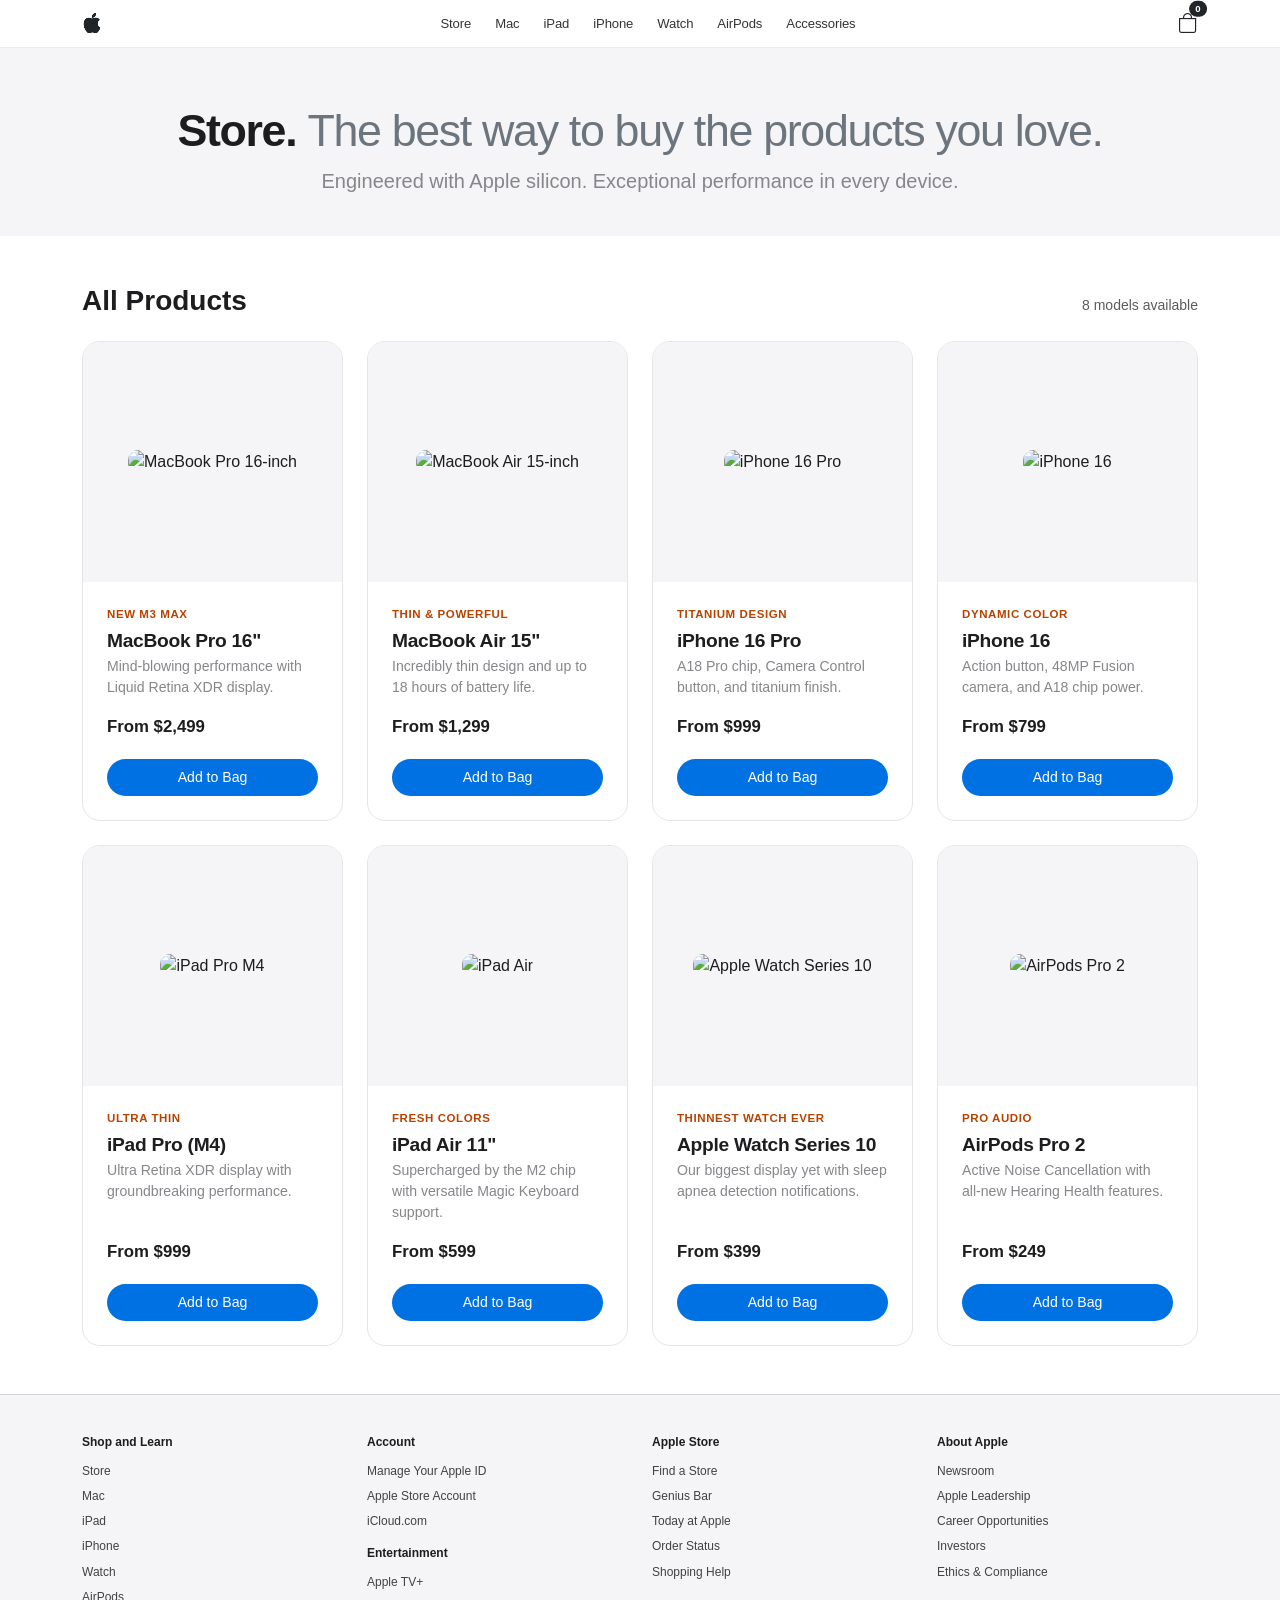
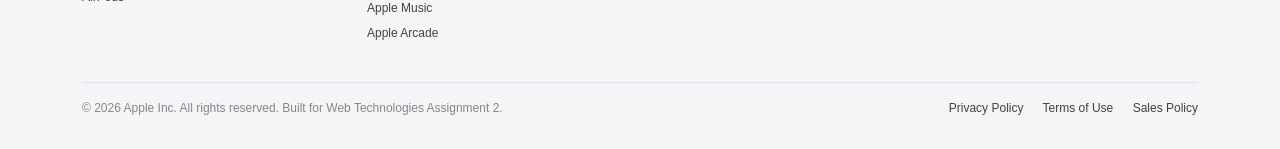
==== Assignment-2/index.html @ 4a436b3b "assignment 2" ====
<!doctype html>
<html lang="en">
  <head>
    <meta charset="UTF-8" />
    <meta
      name="viewport"
      content="width=device-width, initial-scale=1.0, maximum-scale=1.0, user-scalable=no"
    />
    <title>Apple Store (Clone) - Shop Mac, iPhone, iPad & More</title>

    <link
      href="https://cdn.jsdelivr.net/npm/bootstrap@5.3.3/dist/css/bootstrap.min.css"
      rel="stylesheet"
    />

    <link
      href="https://cdn.jsdelivr.net/npm/bootstrap-icons@1.11.3/font/bootstrap-icons.min.css"
      rel="stylesheet"
    />

    <link href="css/styles.css" rel="stylesheet" />

    <style>
      :root {
        --apple-dark: #1d1d1f;
        --apple-grey: #f5f5f7;
        --apple-muted: #86868b;
        --apple-blue: #0071e3;
        --apple-blue-hover: #0077ed;
      }

      body {
        font-family:
          -apple-system, BlinkMacSystemFont, "Segoe UI", Roboto, Helvetica,
          Arial, sans-serif;
        background-color: #ffffff;
        color: var(--apple-dark);
        padding-top: 48px;
      }

      .apple-nav {
        background-color: rgba(255, 255, 255, 0.85);
        backdrop-filter: blur(20px);
        -webkit-backdrop-filter: blur(20px);
        border-bottom: 1px solid rgba(0, 0, 0, 0.08);
        height: 48px;
      }

      .apple-nav .nav-link {
        color: rgba(0, 0, 0, 0.8);
        font-size: 0.82rem;
        letter-spacing: -0.01em;
        transition: color 0.15s ease;
        padding: 0 0.85rem;
      }

      .apple-nav .nav-link:hover {
        color: var(--apple-blue);
      }

      .hero-banner {
        background-color: var(--apple-grey);
        padding: 3.5rem 1rem 2.5rem 1rem;
        text-align: center;
      }

      .hero-banner h1 {
        font-size: 2.8rem;
        font-weight: 700;
        letter-spacing: -0.03em;
        margin-bottom: 0.5rem;
      }

      .hero-banner p {
        color: var(--apple-muted);
        font-size: 1.25rem;
      }

      .product-card {
        background-color: #ffffff;
        border: 1px solid #e5e5e7;
        border-radius: 18px;
        transition:
          transform 0.25s ease,
          box-shadow 0.25s ease;
        height: 100%;
        display: flex;
        flex-direction: column;
        overflow: hidden;
      }

      .product-card:hover {
        transform: translateY(-4px);
        box-shadow: 0 12px 28px rgba(0, 0, 0, 0.08);
      }

      .card-img-wrapper {
        background-color: var(--apple-grey);
        height: 240px;
        display: flex;
        align-items: center;
        justify-content: center;
        padding: 1.25rem;
      }

      .card-img-wrapper img {
        max-height: 100%;
        max-width: 100%;
        object-fit: cover;
        border-radius: 10px;
        transition: transform 0.3s ease;
      }

      .product-card:hover .card-img-wrapper img {
        transform: scale(1.04);
      }

      .card-body {
        padding: 1.5rem;
        display: flex;
        flex-direction: column;
        flex-grow: 1;
      }

      .badge-tag {
        font-size: 0.72rem;
        font-weight: 600;
        color: #b64400;
        text-transform: uppercase;
        letter-spacing: 0.05em;
        margin-bottom: 0.35rem;
      }

      .product-title {
        font-size: 1.2rem;
        font-weight: 700;
        letter-spacing: -0.015em;
        margin-bottom: 0.25rem;
      }

      .product-title a {
        color: var(--apple-dark);
        text-decoration: none;
      }

      .product-title a:hover {
        color: var(--apple-blue);
      }

      .product-subtitle {
        font-size: 0.88rem;
        color: var(--apple-muted);
        margin-bottom: 1rem;
        min-height: 2.4em;
      }

      .product-price {
        font-size: 1.05rem;
        font-weight: 600;
        margin-top: auto;
        margin-bottom: 1.2rem;
      }

      .btn-apple {
        background-color: var(--apple-blue);
        color: #ffffff;
        border-radius: 980px;
        font-size: 0.88rem;
        font-weight: 500;
        padding: 0.5rem 1rem;
        border: none;
        transition: background-color 0.15s ease;
      }

      .btn-apple:hover {
        background-color: var(--apple-blue-hover);
        color: #ffffff;
      }

      .apple-footer {
        background-color: var(--apple-grey);
        font-size: 0.75rem;
        color: var(--apple-muted);
        border-top: 1px solid #d2d2d7;
        padding-top: 2.5rem;
        padding-bottom: 2rem;
      }

      .apple-footer h6 {
        font-size: 0.75rem;
        font-weight: 600;
        color: var(--apple-dark);
        margin-bottom: 0.8rem;
      }

      .apple-footer ul {
        list-style: none;
        padding-left: 0;
      }

      .apple-footer ul li {
        margin-bottom: 0.45rem;
      }

      .apple-footer a {
        color: #424245;
        text-decoration: none;
      }

      .apple-footer a:hover {
        text-decoration: underline;
        color: var(--apple-dark);
      }
    </style>
  </head>
  <body>
    <header>
      <nav class="navbar navbar-expand-lg apple-nav fixed-top">
        <div class="container justify-content-between">
          <a
            class="navbar-brand text-dark me-3"
            href="index.html"
            aria-label="Apple Home"
          >
            <i class="bi bi-apple fs-5"></i>
          </a>

          <button
            class="navbar-toggler border-0 shadow-none px-0"
            type="button"
            data-bs-toggle="collapse"
            data-bs-target="#appleNavContent"
            aria-controls="appleNavContent"
            aria-expanded="false"
            aria-label="Toggle navigation"
          >
            <i class="bi bi-list fs-4"></i>
          </button>

          <div
            class="collapse navbar-collapse justify-content-center"
            id="appleNavContent"
          >
            <ul class="navbar-nav gap-lg-2">
              <li class="nav-item">
                <a class="nav-link" href="index.html">Store</a>
              </li>
              <li class="nav-item">
                <a class="nav-link" href="#products">Mac</a>
              </li>
              <li class="nav-item">
                <a class="nav-link" href="#products">iPad</a>
              </li>
              <li class="nav-item">
                <a class="nav-link" href="#products">iPhone</a>
              </li>
              <li class="nav-item">
                <a class="nav-link" href="#products">Watch</a>
              </li>
              <li class="nav-item">
                <a class="nav-link" href="#products">AirPods</a>
              </li>
              <li class="nav-item">
                <a class="nav-link" href="#products">Accessories</a>
              </li>
            </ul>
          </div>

          <div class="d-flex align-items-center">
            <a
              href="#"
              class="text-dark position-relative text-decoration-none"
              aria-label="Shopping Bag"
            >
              <i class="bi bi-bag fs-5"></i>
              <span
                class="position-absolute top-0 start-100 translate-middle badge rounded-pill bg-dark"
                style="font-size: 0.6rem"
              >
                0
              </span>
            </a>
          </div>
        </div>
      </nav>
    </header>

    <main>
      <section class="hero-banner">
        <div class="container">
          <h1>
            Store.
            <span class="text-secondary fw-normal"
              >The best way to buy the products you love.</span
            >
          </h1>
          <p class="mt-2 mb-0">
            Engineered with Apple silicon. Exceptional performance in every
            device.
          </p>
        </div>
      </section>

      <section class="py-5" id="products">
        <div class="container">
          <div class="d-flex justify-content-between align-items-baseline mb-4">
            <h2 class="h3 fw-bold m-0">All Products</h2>
            <span class="text-muted small">8 models available</span>
          </div>

          <div class="row row-cols-1 row-cols-md-2 row-cols-lg-4 g-4">
            <div class="col">
              <article class="product-card">
                <div class="card-img-wrapper">
                  <img
                    src="https://images.unsplash.com/photo-1517336714731-489689fd1ca8?auto=format&fit=crop&w=600&q=80"
                    alt="MacBook Pro 16-inch"
                  />
                </div>
                <div class="card-body">
                  <span class="badge-tag">New M3 Max</span>
                  <h3 class="product-title">
                    <a href="product.html">MacBook Pro 16"</a>
                  </h3>
                  <p class="product-subtitle">
                    Mind-blowing performance with Liquid Retina XDR display.
                  </p>
                  <div class="product-price">From $2,499</div>
                  <button type="button" class="btn btn-apple w-100">
                    Add to Bag
                  </button>
                </div>
              </article>
            </div>

            <div class="col">
              <article class="product-card">
                <div class="card-img-wrapper">
                  <img
                    src="https://images.unsplash.com/photo-1611186871348-b1ce696e52c9?auto=format&fit=crop&w=600&q=80"
                    alt="MacBook Air 15-inch"
                  />
                </div>
                <div class="card-body">
                  <span class="badge-tag">Thin &amp; Powerful</span>
                  <h3 class="product-title">
                    <a href="product.html">MacBook Air 15"</a>
                  </h3>
                  <p class="product-subtitle">
                    Incredibly thin design and up to 18 hours of battery life.
                  </p>
                  <div class="product-price">From $1,299</div>
                  <button type="button" class="btn btn-apple w-100">
                    Add to Bag
                  </button>
                </div>
              </article>
            </div>

            <div class="col">
              <article class="product-card">
                <div class="card-img-wrapper">
                  <img
                    src="https://images.unsplash.com/photo-1592750475338-74b7b21085ab?auto=format&fit=crop&w=600&q=80"
                    alt="iPhone 16 Pro"
                  />
                </div>
                <div class="card-body">
                  <span class="badge-tag">Titanium Design</span>
                  <h3 class="product-title">
                    <a href="product.html">iPhone 16 Pro</a>
                  </h3>
                  <p class="product-subtitle">
                    A18 Pro chip, Camera Control button, and titanium finish.
                  </p>
                  <div class="product-price">From $999</div>
                  <button type="button" class="btn btn-apple w-100">
                    Add to Bag
                  </button>
                </div>
              </article>
            </div>

            <div class="col">
              <article class="product-card">
                <div class="card-img-wrapper">
                  <img
                    src="https://images.unsplash.com/photo-1510557880182-3d4d3cba35a5?auto=format&fit=crop&w=600&q=80"
                    alt="iPhone 16"
                  />
                </div>
                <div class="card-body">
                  <span class="badge-tag">Dynamic Color</span>
                  <h3 class="product-title">
                    <a href="product.html">iPhone 16</a>
                  </h3>
                  <p class="product-subtitle">
                    Action button, 48MP Fusion camera, and A18 chip power.
                  </p>
                  <div class="product-price">From $799</div>
                  <button type="button" class="btn btn-apple w-100">
                    Add to Bag
                  </button>
                </div>
              </article>
            </div>

            <div class="col">
              <article class="product-card">
                <div class="card-img-wrapper">
                  <img
                    src="https://images.unsplash.com/photo-1544244015-0df4b3ffc6b0?auto=format&fit=crop&w=600&q=80"
                    alt="iPad Pro M4"
                  />
                </div>
                <div class="card-body">
                  <span class="badge-tag">Ultra Thin</span>
                  <h3 class="product-title">
                    <a href="product.html">iPad Pro (M4)</a>
                  </h3>
                  <p class="product-subtitle">
                    Ultra Retina XDR display with groundbreaking performance.
                  </p>
                  <div class="product-price">From $999</div>
                  <button type="button" class="btn btn-apple w-100">
                    Add to Bag
                  </button>
                </div>
              </article>
            </div>

            <div class="col">
              <article class="product-card">
                <div class="card-img-wrapper">
                  <img
                    src="https://images.unsplash.com/photo-1561154464-82e9adf32764?auto=format&fit=crop&w=600&q=80"
                    alt="iPad Air"
                  />
                </div>
                <div class="card-body">
                  <span class="badge-tag">Fresh Colors</span>
                  <h3 class="product-title">
                    <a href="product.html">iPad Air 11"</a>
                  </h3>
                  <p class="product-subtitle">
                    Supercharged by the M2 chip with versatile Magic Keyboard
                    support.
                  </p>
                  <div class="product-price">From $599</div>
                  <button type="button" class="btn btn-apple w-100">
                    Add to Bag
                  </button>
                </div>
              </article>
            </div>

            <div class="col">
              <article class="product-card">
                <div class="card-img-wrapper">
                  <img
                    src="https://images.unsplash.com/photo-1508685096489-7aacd43bd3b1?auto=format&fit=crop&w=600&q=80"
                    alt="Apple Watch Series 10"
                  />
                </div>
                <div class="card-body">
                  <span class="badge-tag">Thinnest Watch Ever</span>
                  <h3 class="product-title">
                    <a href="product.html">Apple Watch Series 10</a>
                  </h3>
                  <p class="product-subtitle">
                    Our biggest display yet with sleep apnea detection
                    notifications.
                  </p>
                  <div class="product-price">From $399</div>
                  <button type="button" class="btn btn-apple w-100">
                    Add to Bag
                  </button>
                </div>
              </article>
            </div>

            <div class="col">
              <article class="product-card">
                <div class="card-img-wrapper">
                  <img
                    src="https://images.unsplash.com/photo-1600294037681-c80b4cb5b434?auto=format&fit=crop&w=600&q=80"
                    alt="AirPods Pro 2"
                  />
                </div>
                <div class="card-body">
                  <span class="badge-tag">Pro Audio</span>
                  <h3 class="product-title">
                    <a href="product.html">AirPods Pro 2</a>
                  </h3>
                  <p class="product-subtitle">
                    Active Noise Cancellation with all-new Hearing Health
                    features.
                  </p>
                  <div class="product-price">From $249</div>
                  <button type="button" class="btn btn-apple w-100">
                    Add to Bag
                  </button>
                </div>
              </article>
            </div>
          </div>
        </div>
      </section>
    </main>

    <footer class="apple-footer">
      <div class="container">
        <div class="row g-4 mb-4">
          <div class="col-6 col-md-3">
            <h6>Shop and Learn</h6>
            <ul>
              <li><a href="#products">Store</a></li>
              <li><a href="#products">Mac</a></li>
              <li><a href="#products">iPad</a></li>
              <li><a href="#products">iPhone</a></li>
              <li><a href="#products">Watch</a></li>
              <li><a href="#products">AirPods</a></li>
            </ul>
          </div>

          <div class="col-6 col-md-3">
            <h6>Account</h6>
            <ul>
              <li><a href="#">Manage Your Apple ID</a></li>
              <li><a href="#">Apple Store Account</a></li>
              <li><a href="#">iCloud.com</a></li>
            </ul>
            <h6 class="mt-3">Entertainment</h6>
            <ul>
              <li><a href="#">Apple TV+</a></li>
              <li><a href="#">Apple Music</a></li>
              <li><a href="#">Apple Arcade</a></li>
            </ul>
          </div>

          <div class="col-6 col-md-3">
            <h6>Apple Store</h6>
            <ul>
              <li><a href="#">Find a Store</a></li>
              <li><a href="#">Genius Bar</a></li>
              <li><a href="#">Today at Apple</a></li>
              <li><a href="#">Order Status</a></li>
              <li><a href="#">Shopping Help</a></li>
            </ul>
          </div>

          <div class="col-6 col-md-3">
            <h6>About Apple</h6>
            <ul>
              <li><a href="#">Newsroom</a></li>
              <li><a href="#">Apple Leadership</a></li>
              <li><a href="#">Career Opportunities</a></li>
              <li><a href="#">Investors</a></li>
              <li><a href="#">Ethics &amp; Compliance</a></li>
            </ul>
          </div>
        </div>

        <div
          class="border-top pt-3 d-flex flex-column flex-md-row justify-content-between align-items-center"
        >
          <p class="m-0 mb-2 mb-md-0">
            &copy; 2026 Apple Inc. All rights reserved. Built for Web
            Technologies Assignment 2.
          </p>
          <div>
            <a href="#" class="me-3">Privacy Policy</a>
            <a href="#" class="me-3">Terms of Use</a>
            <a href="#">Sales Policy</a>
          </div>
        </div>
      </div>
    </footer>

    <script src="https://cdn.jsdelivr.net/npm/bootstrap@5.3.3/dist/js/bootstrap.bundle.min.js"></script>
  </body>
</html>
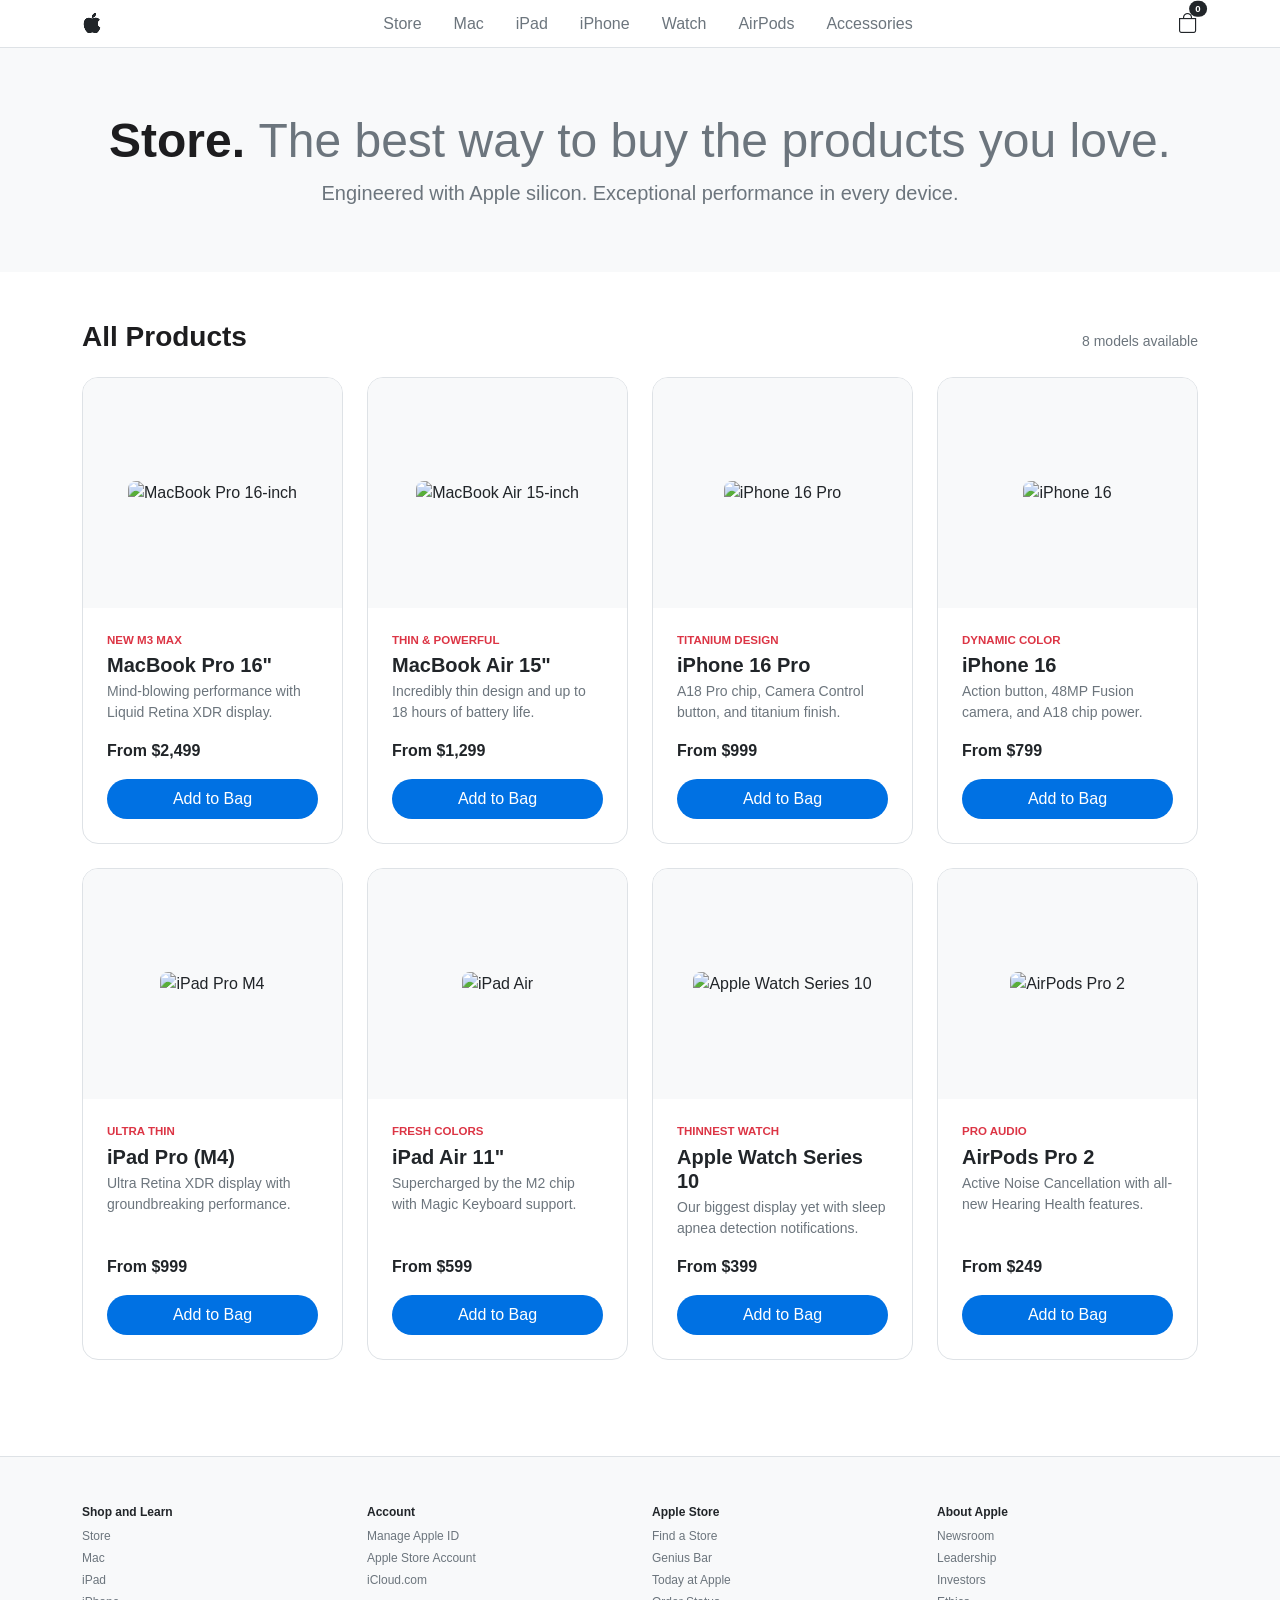
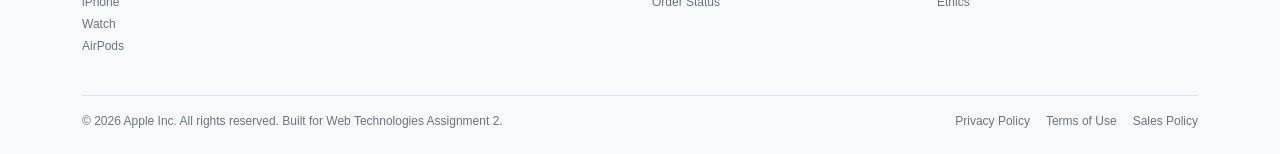
==== commit ab5549ee: "Assignment 2" ====
--- a/Assignment-2/index.html
+++ b/Assignment-2/index.html
@@ -8,215 +8,19 @@
     />
     <title>Apple Store (Clone) - Shop Mac, iPhone, iPad & More</title>
 
-    <link
-      href="https://cdn.jsdelivr.net/npm/bootstrap@5.3.3/dist/css/bootstrap.min.css"
-      rel="stylesheet"
-    />
-
-    <link
-      href="https://cdn.jsdelivr.net/npm/bootstrap-icons@1.11.3/font/bootstrap-icons.min.css"
-      rel="stylesheet"
-    />
-
-    <link href="css/styles.css" rel="stylesheet" />
-
-    <style>
-      :root {
-        --apple-dark: #1d1d1f;
-        --apple-grey: #f5f5f7;
-        --apple-muted: #86868b;
-        --apple-blue: #0071e3;
-        --apple-blue-hover: #0077ed;
-      }
-
-      body {
-        font-family:
-          -apple-system, BlinkMacSystemFont, "Segoe UI", Roboto, Helvetica,
-          Arial, sans-serif;
-        background-color: #ffffff;
-        color: var(--apple-dark);
-        padding-top: 48px;
-      }
-
-      .apple-nav {
-        background-color: rgba(255, 255, 255, 0.85);
-        backdrop-filter: blur(20px);
-        -webkit-backdrop-filter: blur(20px);
-        border-bottom: 1px solid rgba(0, 0, 0, 0.08);
-        height: 48px;
-      }
-
-      .apple-nav .nav-link {
-        color: rgba(0, 0, 0, 0.8);
-        font-size: 0.82rem;
-        letter-spacing: -0.01em;
-        transition: color 0.15s ease;
-        padding: 0 0.85rem;
-      }
-
-      .apple-nav .nav-link:hover {
-        color: var(--apple-blue);
-      }
-
-      .hero-banner {
-        background-color: var(--apple-grey);
-        padding: 3.5rem 1rem 2.5rem 1rem;
-        text-align: center;
-      }
-
-      .hero-banner h1 {
-        font-size: 2.8rem;
-        font-weight: 700;
-        letter-spacing: -0.03em;
-        margin-bottom: 0.5rem;
-      }
-
-      .hero-banner p {
-        color: var(--apple-muted);
-        font-size: 1.25rem;
-      }
-
-      .product-card {
-        background-color: #ffffff;
-        border: 1px solid #e5e5e7;
-        border-radius: 18px;
-        transition:
-          transform 0.25s ease,
-          box-shadow 0.25s ease;
-        height: 100%;
-        display: flex;
-        flex-direction: column;
-        overflow: hidden;
-      }
-
-      .product-card:hover {
-        transform: translateY(-4px);
-        box-shadow: 0 12px 28px rgba(0, 0, 0, 0.08);
-      }
-
-      .card-img-wrapper {
-        background-color: var(--apple-grey);
-        height: 240px;
-        display: flex;
-        align-items: center;
-        justify-content: center;
-        padding: 1.25rem;
-      }
-
-      .card-img-wrapper img {
-        max-height: 100%;
-        max-width: 100%;
-        object-fit: cover;
-        border-radius: 10px;
-        transition: transform 0.3s ease;
-      }
-
-      .product-card:hover .card-img-wrapper img {
-        transform: scale(1.04);
-      }
-
-      .card-body {
-        padding: 1.5rem;
-        display: flex;
-        flex-direction: column;
-        flex-grow: 1;
-      }
-
-      .badge-tag {
-        font-size: 0.72rem;
-        font-weight: 600;
-        color: #b64400;
-        text-transform: uppercase;
-        letter-spacing: 0.05em;
-        margin-bottom: 0.35rem;
-      }
-
-      .product-title {
-        font-size: 1.2rem;
-        font-weight: 700;
-        letter-spacing: -0.015em;
-        margin-bottom: 0.25rem;
-      }
-
-      .product-title a {
-        color: var(--apple-dark);
-        text-decoration: none;
-      }
-
-      .product-title a:hover {
-        color: var(--apple-blue);
-      }
-
-      .product-subtitle {
-        font-size: 0.88rem;
-        color: var(--apple-muted);
-        margin-bottom: 1rem;
-        min-height: 2.4em;
-      }
-
-      .product-price {
-        font-size: 1.05rem;
-        font-weight: 600;
-        margin-top: auto;
-        margin-bottom: 1.2rem;
-      }
-
-      .btn-apple {
-        background-color: var(--apple-blue);
-        color: #ffffff;
-        border-radius: 980px;
-        font-size: 0.88rem;
-        font-weight: 500;
-        padding: 0.5rem 1rem;
-        border: none;
-        transition: background-color 0.15s ease;
-      }
-
-      .btn-apple:hover {
-        background-color: var(--apple-blue-hover);
-        color: #ffffff;
-      }
-
-      .apple-footer {
-        background-color: var(--apple-grey);
-        font-size: 0.75rem;
-        color: var(--apple-muted);
-        border-top: 1px solid #d2d2d7;
-        padding-top: 2.5rem;
-        padding-bottom: 2rem;
-      }
-
-      .apple-footer h6 {
-        font-size: 0.75rem;
-        font-weight: 600;
-        color: var(--apple-dark);
-        margin-bottom: 0.8rem;
-      }
-
-      .apple-footer ul {
-        list-style: none;
-        padding-left: 0;
-      }
-
-      .apple-footer ul li {
-        margin-bottom: 0.45rem;
-      }
-
-      .apple-footer a {
-        color: #424245;
-        text-decoration: none;
-      }
-
-      .apple-footer a:hover {
-        text-decoration: underline;
-        color: var(--apple-dark);
-      }
-    </style>
+    <!-- Local Bootstrap 5 CSS -->
+    <link rel="stylesheet" href="css/bootstrap.min.css" />
+    <!-- Local Bootstrap Icons CSS -->
+    <link rel="stylesheet" href="css/bootstrap-icons.min.css" />
+    <!-- Custom Apple Store Overrides -->
+    <link rel="stylesheet" href="css/styles.css" />
   </head>
-  <body>
+  <body class="bg-white">
+    <!-- Translucent Fixed Navbar -->
     <header>
-      <nav class="navbar navbar-expand-lg apple-nav fixed-top">
+      <nav class="navbar navbar-expand apple-nav fixed-top border-bottom">
         <div class="container justify-content-between">
+          <!-- Apple Logo -->
           <a
             class="navbar-brand text-dark me-3"
             href="index.html"
@@ -225,47 +29,48 @@
             <i class="bi bi-apple fs-5"></i>
           </a>
 
-          <button
-            class="navbar-toggler border-0 shadow-none px-0"
-            type="button"
-            data-bs-toggle="collapse"
-            data-bs-target="#appleNavContent"
-            aria-controls="appleNavContent"
-            aria-expanded="false"
-            aria-label="Toggle navigation"
-          >
-            <i class="bi bi-list fs-4"></i>
-          </button>
-
-          <div
-            class="collapse navbar-collapse justify-content-center"
-            id="appleNavContent"
-          >
-            <ul class="navbar-nav gap-lg-2">
+          <!-- Category Links (Pure CSS layout) -->
+          <div class="d-flex justify-content-center overflow-auto py-1">
+            <ul class="navbar-nav gap-2 gap-md-3 flex-row">
               <li class="nav-item">
-                <a class="nav-link" href="index.html">Store</a>
+                <a class="nav-link text-secondary px-2 small" href="index.html"
+                  >Store</a
+                >
               </li>
               <li class="nav-item">
-                <a class="nav-link" href="#products">Mac</a>
+                <a class="nav-link text-secondary px-2 small" href="#products"
+                  >Mac</a
+                >
               </li>
               <li class="nav-item">
-                <a class="nav-link" href="#products">iPad</a>
+                <a class="nav-link text-secondary px-2 small" href="#products"
+                  >iPad</a
+                >
               </li>
               <li class="nav-item">
-                <a class="nav-link" href="#products">iPhone</a>
+                <a class="nav-link text-secondary px-2 small" href="#products"
+                  >iPhone</a
+                >
               </li>
               <li class="nav-item">
-                <a class="nav-link" href="#products">Watch</a>
+                <a class="nav-link text-secondary px-2 small" href="#products"
+                  >Watch</a
+                >
               </li>
               <li class="nav-item">
-                <a class="nav-link" href="#products">AirPods</a>
+                <a class="nav-link text-secondary px-2 small" href="#products"
+                  >AirPods</a
+                >
               </li>
               <li class="nav-item">
-                <a class="nav-link" href="#products">Accessories</a>
+                <a class="nav-link text-secondary px-2 small" href="#products"
+                  >Accessories</a
+                >
               </li>
             </ul>
           </div>
 
+          <!-- Non-functional Cart / Bag Icon with Badge -->
           <div class="d-flex align-items-center">
             <a
               href="#"
@@ -276,9 +81,8 @@
               <span
                 class="position-absolute top-0 start-100 translate-middle badge rounded-pill bg-dark"
                 style="font-size: 0.6rem"
-              >
-                0
-              </span>
+                >0</span
+              >
             </a>
           </div>
         </div>
@@ -286,218 +90,363 @@
     </header>
 
     <main>
-      <section class="hero-banner">
-        <div class="container">
-          <h1>
+      <!-- Hero Banner with Bootstrap Utility Classes -->
+      <section class="bg-body-tertiary py-5 text-center">
+        <div class="container py-3">
+          <h1 class="display-5 fw-bold">
             Store.
             <span class="text-secondary fw-normal"
               >The best way to buy the products you love.</span
             >
           </h1>
-          <p class="mt-2 mb-0">
+          <p class="text-secondary fs-5 mt-2 mb-0">
             Engineered with Apple silicon. Exceptional performance in every
             device.
           </p>
         </div>
       </section>
 
+      <!-- 8 Product Responsive Grid -->
       <section class="py-5" id="products">
         <div class="container">
           <div class="d-flex justify-content-between align-items-baseline mb-4">
             <h2 class="h3 fw-bold m-0">All Products</h2>
-            <span class="text-muted small">8 models available</span>
+            <span class="text-secondary small">8 models available</span>
           </div>
 
           <div class="row row-cols-1 row-cols-md-2 row-cols-lg-4 g-4">
-            <div class="col">
-              <article class="product-card">
-                <div class="card-img-wrapper">
+            <!-- Product 1 -->
+            <div class="col">
+              <article
+                class="card h-100 border rounded-4 overflow-hidden product-card"
+              >
+                <div
+                  class="bg-body-tertiary p-3 d-flex align-items-center justify-content-center"
+                  style="height: 230px"
+                >
                   <img
                     src="https://images.unsplash.com/photo-1517336714731-489689fd1ca8?auto=format&fit=crop&w=600&q=80"
+                    class="img-fluid object-fit-cover rounded-3 mh-100"
                     alt="MacBook Pro 16-inch"
                   />
                 </div>
-                <div class="card-body">
-                  <span class="badge-tag">New M3 Max</span>
-                  <h3 class="product-title">
-                    <a href="product.html">MacBook Pro 16"</a>
-                  </h3>
-                  <p class="product-subtitle">
+                <div class="card-body d-flex flex-column p-4">
+                  <span
+                    class="text-uppercase fw-bold text-danger small mb-1"
+                    style="font-size: 0.72rem"
+                    >New M3 Max</span
+                  >
+                  <h3 class="h5 fw-bold mb-1">
+                    <a
+                      href="product.html"
+                      class="text-decoration-none text-dark"
+                      >MacBook Pro 16"</a
+                    >
+                  </h3>
+                  <p class="text-secondary small mb-3 flex-grow-1">
                     Mind-blowing performance with Liquid Retina XDR display.
                   </p>
-                  <div class="product-price">From $2,499</div>
-                  <button type="button" class="btn btn-apple w-100">
-                    Add to Bag
-                  </button>
-                </div>
-              </article>
-            </div>
-
-            <div class="col">
-              <article class="product-card">
-                <div class="card-img-wrapper">
+                  <div class="fw-bold mb-3">From $2,499</div>
+                  <button
+                    type="button"
+                    class="btn btn-apple w-100 py-2 fw-medium border-0"
+                  >
+                    Add to Bag
+                  </button>
+                </div>
+              </article>
+            </div>
+
+            <!-- Product 2 -->
+            <div class="col">
+              <article
+                class="card h-100 border rounded-4 overflow-hidden product-card"
+              >
+                <div
+                  class="bg-body-tertiary p-3 d-flex align-items-center justify-content-center"
+                  style="height: 230px"
+                >
                   <img
                     src="https://images.unsplash.com/photo-1611186871348-b1ce696e52c9?auto=format&fit=crop&w=600&q=80"
+                    class="img-fluid object-fit-cover rounded-3 mh-100"
                     alt="MacBook Air 15-inch"
                   />
                 </div>
-                <div class="card-body">
-                  <span class="badge-tag">Thin &amp; Powerful</span>
-                  <h3 class="product-title">
-                    <a href="product.html">MacBook Air 15"</a>
-                  </h3>
-                  <p class="product-subtitle">
+                <div class="card-body d-flex flex-column p-4">
+                  <span
+                    class="text-uppercase fw-bold text-danger small mb-1"
+                    style="font-size: 0.72rem"
+                    >Thin &amp; Powerful</span
+                  >
+                  <h3 class="h5 fw-bold mb-1">
+                    <a
+                      href="product.html"
+                      class="text-decoration-none text-dark"
+                      >MacBook Air 15"</a
+                    >
+                  </h3>
+                  <p class="text-secondary small mb-3 flex-grow-1">
                     Incredibly thin design and up to 18 hours of battery life.
                   </p>
-                  <div class="product-price">From $1,299</div>
-                  <button type="button" class="btn btn-apple w-100">
-                    Add to Bag
-                  </button>
-                </div>
-              </article>
-            </div>
-
-            <div class="col">
-              <article class="product-card">
-                <div class="card-img-wrapper">
+                  <div class="fw-bold mb-3">From $1,299</div>
+                  <button
+                    type="button"
+                    class="btn btn-apple w-100 py-2 fw-medium border-0"
+                  >
+                    Add to Bag
+                  </button>
+                </div>
+              </article>
+            </div>
+
+            <!-- Product 3 -->
+            <div class="col">
+              <article
+                class="card h-100 border rounded-4 overflow-hidden product-card"
+              >
+                <div
+                  class="bg-body-tertiary p-3 d-flex align-items-center justify-content-center"
+                  style="height: 230px"
+                >
                   <img
                     src="https://images.unsplash.com/photo-1592750475338-74b7b21085ab?auto=format&fit=crop&w=600&q=80"
+                    class="img-fluid object-fit-cover rounded-3 mh-100"
                     alt="iPhone 16 Pro"
                   />
                 </div>
-                <div class="card-body">
-                  <span class="badge-tag">Titanium Design</span>
-                  <h3 class="product-title">
-                    <a href="product.html">iPhone 16 Pro</a>
-                  </h3>
-                  <p class="product-subtitle">
+                <div class="card-body d-flex flex-column p-4">
+                  <span
+                    class="text-uppercase fw-bold text-danger small mb-1"
+                    style="font-size: 0.72rem"
+                    >Titanium Design</span
+                  >
+                  <h3 class="h5 fw-bold mb-1">
+                    <a
+                      href="product.html"
+                      class="text-decoration-none text-dark"
+                      >iPhone 16 Pro</a
+                    >
+                  </h3>
+                  <p class="text-secondary small mb-3 flex-grow-1">
                     A18 Pro chip, Camera Control button, and titanium finish.
                   </p>
-                  <div class="product-price">From $999</div>
-                  <button type="button" class="btn btn-apple w-100">
-                    Add to Bag
-                  </button>
-                </div>
-              </article>
-            </div>
-
-            <div class="col">
-              <article class="product-card">
-                <div class="card-img-wrapper">
+                  <div class="fw-bold mb-3">From $999</div>
+                  <button
+                    type="button"
+                    class="btn btn-apple w-100 py-2 fw-medium border-0"
+                  >
+                    Add to Bag
+                  </button>
+                </div>
+              </article>
+            </div>
+
+            <!-- Product 4 -->
+            <div class="col">
+              <article
+                class="card h-100 border rounded-4 overflow-hidden product-card"
+              >
+                <div
+                  class="bg-body-tertiary p-3 d-flex align-items-center justify-content-center"
+                  style="height: 230px"
+                >
                   <img
                     src="https://images.unsplash.com/photo-1510557880182-3d4d3cba35a5?auto=format&fit=crop&w=600&q=80"
+                    class="img-fluid object-fit-cover rounded-3 mh-100"
                     alt="iPhone 16"
                   />
                 </div>
-                <div class="card-body">
-                  <span class="badge-tag">Dynamic Color</span>
-                  <h3 class="product-title">
-                    <a href="product.html">iPhone 16</a>
-                  </h3>
-                  <p class="product-subtitle">
+                <div class="card-body d-flex flex-column p-4">
+                  <span
+                    class="text-uppercase fw-bold text-danger small mb-1"
+                    style="font-size: 0.72rem"
+                    >Dynamic Color</span
+                  >
+                  <h3 class="h5 fw-bold mb-1">
+                    <a
+                      href="product.html"
+                      class="text-decoration-none text-dark"
+                      >iPhone 16</a
+                    >
+                  </h3>
+                  <p class="text-secondary small mb-3 flex-grow-1">
                     Action button, 48MP Fusion camera, and A18 chip power.
                   </p>
-                  <div class="product-price">From $799</div>
-                  <button type="button" class="btn btn-apple w-100">
-                    Add to Bag
-                  </button>
-                </div>
-              </article>
-            </div>
-
-            <div class="col">
-              <article class="product-card">
-                <div class="card-img-wrapper">
+                  <div class="fw-bold mb-3">From $799</div>
+                  <button
+                    type="button"
+                    class="btn btn-apple w-100 py-2 fw-medium border-0"
+                  >
+                    Add to Bag
+                  </button>
+                </div>
+              </article>
+            </div>
+
+            <!-- Product 5 -->
+            <div class="col">
+              <article
+                class="card h-100 border rounded-4 overflow-hidden product-card"
+              >
+                <div
+                  class="bg-body-tertiary p-3 d-flex align-items-center justify-content-center"
+                  style="height: 230px"
+                >
                   <img
                     src="https://images.unsplash.com/photo-1544244015-0df4b3ffc6b0?auto=format&fit=crop&w=600&q=80"
+                    class="img-fluid object-fit-cover rounded-3 mh-100"
                     alt="iPad Pro M4"
                   />
                 </div>
-                <div class="card-body">
-                  <span class="badge-tag">Ultra Thin</span>
-                  <h3 class="product-title">
-                    <a href="product.html">iPad Pro (M4)</a>
-                  </h3>
-                  <p class="product-subtitle">
+                <div class="card-body d-flex flex-column p-4">
+                  <span
+                    class="text-uppercase fw-bold text-danger small mb-1"
+                    style="font-size: 0.72rem"
+                    >Ultra Thin</span
+                  >
+                  <h3 class="h5 fw-bold mb-1">
+                    <a
+                      href="product.html"
+                      class="text-decoration-none text-dark"
+                      >iPad Pro (M4)</a
+                    >
+                  </h3>
+                  <p class="text-secondary small mb-3 flex-grow-1">
                     Ultra Retina XDR display with groundbreaking performance.
                   </p>
-                  <div class="product-price">From $999</div>
-                  <button type="button" class="btn btn-apple w-100">
-                    Add to Bag
-                  </button>
-                </div>
-              </article>
-            </div>
-
-            <div class="col">
-              <article class="product-card">
-                <div class="card-img-wrapper">
+                  <div class="fw-bold mb-3">From $999</div>
+                  <button
+                    type="button"
+                    class="btn btn-apple w-100 py-2 fw-medium border-0"
+                  >
+                    Add to Bag
+                  </button>
+                </div>
+              </article>
+            </div>
+
+            <!-- Product 6 -->
+            <div class="col">
+              <article
+                class="card h-100 border rounded-4 overflow-hidden product-card"
+              >
+                <div
+                  class="bg-body-tertiary p-3 d-flex align-items-center justify-content-center"
+                  style="height: 230px"
+                >
                   <img
                     src="https://images.unsplash.com/photo-1561154464-82e9adf32764?auto=format&fit=crop&w=600&q=80"
+                    class="img-fluid object-fit-cover rounded-3 mh-100"
                     alt="iPad Air"
                   />
                 </div>
-                <div class="card-body">
-                  <span class="badge-tag">Fresh Colors</span>
-                  <h3 class="product-title">
-                    <a href="product.html">iPad Air 11"</a>
-                  </h3>
-                  <p class="product-subtitle">
-                    Supercharged by the M2 chip with versatile Magic Keyboard
-                    support.
-                  </p>
-                  <div class="product-price">From $599</div>
-                  <button type="button" class="btn btn-apple w-100">
-                    Add to Bag
-                  </button>
-                </div>
-              </article>
-            </div>
-
-            <div class="col">
-              <article class="product-card">
-                <div class="card-img-wrapper">
+                <div class="card-body d-flex flex-column p-4">
+                  <span
+                    class="text-uppercase fw-bold text-danger small mb-1"
+                    style="font-size: 0.72rem"
+                    >Fresh Colors</span
+                  >
+                  <h3 class="h5 fw-bold mb-1">
+                    <a
+                      href="product.html"
+                      class="text-decoration-none text-dark"
+                      >iPad Air 11"</a
+                    >
+                  </h3>
+                  <p class="text-secondary small mb-3 flex-grow-1">
+                    Supercharged by the M2 chip with Magic Keyboard support.
+                  </p>
+                  <div class="fw-bold mb-3">From $599</div>
+                  <button
+                    type="button"
+                    class="btn btn-apple w-100 py-2 fw-medium border-0"
+                  >
+                    Add to Bag
+                  </button>
+                </div>
+              </article>
+            </div>
+
+            <!-- Product 7 -->
+            <div class="col">
+              <article
+                class="card h-100 border rounded-4 overflow-hidden product-card"
+              >
+                <div
+                  class="bg-body-tertiary p-3 d-flex align-items-center justify-content-center"
+                  style="height: 230px"
+                >
                   <img
                     src="https://images.unsplash.com/photo-1508685096489-7aacd43bd3b1?auto=format&fit=crop&w=600&q=80"
+                    class="img-fluid object-fit-cover rounded-3 mh-100"
                     alt="Apple Watch Series 10"
                   />
                 </div>
-                <div class="card-body">
-                  <span class="badge-tag">Thinnest Watch Ever</span>
-                  <h3 class="product-title">
-                    <a href="product.html">Apple Watch Series 10</a>
-                  </h3>
-                  <p class="product-subtitle">
+                <div class="card-body d-flex flex-column p-4">
+                  <span
+                    class="text-uppercase fw-bold text-danger small mb-1"
+                    style="font-size: 0.72rem"
+                    >Thinnest Watch</span
+                  >
+                  <h3 class="h5 fw-bold mb-1">
+                    <a
+                      href="product.html"
+                      class="text-decoration-none text-dark"
+                      >Apple Watch Series 10</a
+                    >
+                  </h3>
+                  <p class="text-secondary small mb-3 flex-grow-1">
                     Our biggest display yet with sleep apnea detection
                     notifications.
                   </p>
-                  <div class="product-price">From $399</div>
-                  <button type="button" class="btn btn-apple w-100">
-                    Add to Bag
-                  </button>
-                </div>
-              </article>
-            </div>
-
-            <div class="col">
-              <article class="product-card">
-                <div class="card-img-wrapper">
+                  <div class="fw-bold mb-3">From $399</div>
+                  <button
+                    type="button"
+                    class="btn btn-apple w-100 py-2 fw-medium border-0"
+                  >
+                    Add to Bag
+                  </button>
+                </div>
+              </article>
+            </div>
+
+            <!-- Product 8 -->
+            <div class="col">
+              <article
+                class="card h-100 border rounded-4 overflow-hidden product-card"
+              >
+                <div
+                  class="bg-body-tertiary p-3 d-flex align-items-center justify-content-center"
+                  style="height: 230px"
+                >
                   <img
                     src="https://images.unsplash.com/photo-1600294037681-c80b4cb5b434?auto=format&fit=crop&w=600&q=80"
+                    class="img-fluid object-fit-cover rounded-3 mh-100"
                     alt="AirPods Pro 2"
                   />
                 </div>
-                <div class="card-body">
-                  <span class="badge-tag">Pro Audio</span>
-                  <h3 class="product-title">
-                    <a href="product.html">AirPods Pro 2</a>
-                  </h3>
-                  <p class="product-subtitle">
+                <div class="card-body d-flex flex-column p-4">
+                  <span
+                    class="text-uppercase fw-bold text-danger small mb-1"
+                    style="font-size: 0.72rem"
+                    >Pro Audio</span
+                  >
+                  <h3 class="h5 fw-bold mb-1">
+                    <a
+                      href="product.html"
+                      class="text-decoration-none text-dark"
+                      >AirPods Pro 2</a
+                    >
+                  </h3>
+                  <p class="text-secondary small mb-3 flex-grow-1">
                     Active Noise Cancellation with all-new Hearing Health
                     features.
                   </p>
-                  <div class="product-price">From $249</div>
-                  <button type="button" class="btn btn-apple w-100">
+                  <div class="fw-bold mb-3">From $249</div>
+                  <button
+                    type="button"
+                    class="btn btn-apple w-100 py-2 fw-medium border-0"
+                  >
                     Add to Bag
                   </button>
                 </div>
@@ -508,59 +457,127 @@
       </section>
     </main>
 
-    <footer class="apple-footer">
+    <!-- Consistent 4-Column Footer -->
+    <footer
+      class="bg-body-tertiary border-top pt-5 pb-4 mt-5 text-secondary"
+      style="font-size: 0.75rem"
+    >
       <div class="container">
         <div class="row g-4 mb-4">
           <div class="col-6 col-md-3">
-            <h6>Shop and Learn</h6>
-            <ul>
-              <li><a href="#products">Store</a></li>
-              <li><a href="#products">Mac</a></li>
-              <li><a href="#products">iPad</a></li>
-              <li><a href="#products">iPhone</a></li>
-              <li><a href="#products">Watch</a></li>
-              <li><a href="#products">AirPods</a></li>
+            <h6 class="fw-bold text-dark mb-2" style="font-size: 0.75rem">
+              Shop and Learn
+            </h6>
+            <ul class="list-unstyled d-flex flex-column gap-1">
+              <li>
+                <a href="index.html" class="text-secondary text-decoration-none"
+                  >Store</a
+                >
+              </li>
+              <li>
+                <a href="#products" class="text-secondary text-decoration-none"
+                  >Mac</a
+                >
+              </li>
+              <li>
+                <a href="#products" class="text-secondary text-decoration-none"
+                  >iPad</a
+                >
+              </li>
+              <li>
+                <a href="#products" class="text-secondary text-decoration-none"
+                  >iPhone</a
+                >
+              </li>
+              <li>
+                <a href="#products" class="text-secondary text-decoration-none"
+                  >Watch</a
+                >
+              </li>
+              <li>
+                <a href="#products" class="text-secondary text-decoration-none"
+                  >AirPods</a
+                >
+              </li>
             </ul>
           </div>
-
           <div class="col-6 col-md-3">
-            <h6>Account</h6>
-            <ul>
-              <li><a href="#">Manage Your Apple ID</a></li>
-              <li><a href="#">Apple Store Account</a></li>
-              <li><a href="#">iCloud.com</a></li>
+            <h6 class="fw-bold text-dark mb-2" style="font-size: 0.75rem">
+              Account
+            </h6>
+            <ul class="list-unstyled d-flex flex-column gap-1">
+              <li>
+                <a href="#" class="text-secondary text-decoration-none"
+                  >Manage Apple ID</a
+                >
+              </li>
+              <li>
+                <a href="#" class="text-secondary text-decoration-none"
+                  >Apple Store Account</a
+                >
+              </li>
+              <li>
+                <a href="#" class="text-secondary text-decoration-none"
+                  >iCloud.com</a
+                >
+              </li>
             </ul>
-            <h6 class="mt-3">Entertainment</h6>
-            <ul>
-              <li><a href="#">Apple TV+</a></li>
-              <li><a href="#">Apple Music</a></li>
-              <li><a href="#">Apple Arcade</a></li>
+          </div>
+          <div class="col-6 col-md-3">
+            <h6 class="fw-bold text-dark mb-2" style="font-size: 0.75rem">
+              Apple Store
+            </h6>
+            <ul class="list-unstyled d-flex flex-column gap-1">
+              <li>
+                <a href="#" class="text-secondary text-decoration-none"
+                  >Find a Store</a
+                >
+              </li>
+              <li>
+                <a href="#" class="text-secondary text-decoration-none"
+                  >Genius Bar</a
+                >
+              </li>
+              <li>
+                <a href="#" class="text-secondary text-decoration-none"
+                  >Today at Apple</a
+                >
+              </li>
+              <li>
+                <a href="#" class="text-secondary text-decoration-none"
+                  >Order Status</a
+                >
+              </li>
             </ul>
           </div>
-
           <div class="col-6 col-md-3">
-            <h6>Apple Store</h6>
-            <ul>
-              <li><a href="#">Find a Store</a></li>
-              <li><a href="#">Genius Bar</a></li>
-              <li><a href="#">Today at Apple</a></li>
-              <li><a href="#">Order Status</a></li>
-              <li><a href="#">Shopping Help</a></li>
+            <h6 class="fw-bold text-dark mb-2" style="font-size: 0.75rem">
+              About Apple
+            </h6>
+            <ul class="list-unstyled d-flex flex-column gap-1">
+              <li>
+                <a href="#" class="text-secondary text-decoration-none"
+                  >Newsroom</a
+                >
+              </li>
+              <li>
+                <a href="#" class="text-secondary text-decoration-none"
+                  >Leadership</a
+                >
+              </li>
+              <li>
+                <a href="#" class="text-secondary text-decoration-none"
+                  >Investors</a
+                >
+              </li>
+              <li>
+                <a href="#" class="text-secondary text-decoration-none"
+                  >Ethics</a
+                >
+              </li>
             </ul>
           </div>
-
-          <div class="col-6 col-md-3">
-            <h6>About Apple</h6>
-            <ul>
-              <li><a href="#">Newsroom</a></li>
-              <li><a href="#">Apple Leadership</a></li>
-              <li><a href="#">Career Opportunities</a></li>
-              <li><a href="#">Investors</a></li>
-              <li><a href="#">Ethics &amp; Compliance</a></li>
-            </ul>
-          </div>
         </div>
-
         <div
           class="border-top pt-3 d-flex flex-column flex-md-row justify-content-between align-items-center"
         >
@@ -568,15 +585,19 @@
             &copy; 2026 Apple Inc. All rights reserved. Built for Web
             Technologies Assignment 2.
           </p>
-          <div>
-            <a href="#" class="me-3">Privacy Policy</a>
-            <a href="#" class="me-3">Terms of Use</a>
-            <a href="#">Sales Policy</a>
+          <div class="d-flex gap-3">
+            <a href="#" class="text-secondary text-decoration-none"
+              >Privacy Policy</a
+            >
+            <a href="#" class="text-secondary text-decoration-none"
+              >Terms of Use</a
+            >
+            <a href="#" class="text-secondary text-decoration-none"
+              >Sales Policy</a
+            >
           </div>
         </div>
       </div>
     </footer>
-
-    <script src="https://cdn.jsdelivr.net/npm/bootstrap@5.3.3/dist/js/bootstrap.bundle.min.js"></script>
   </body>
 </html>
--- a/Assignment-2/css/styles.css
+++ b/Assignment-2/css/styles.css
@@ -0,0 +1,57 @@
+/* Custom Apple Palette & Minimalist Brand Tokens */
+:root {
+  --apple-dark: #1d1d1f;
+  --apple-blue: #0071e3;
+  --apple-blue-hover: #0077ed;
+  --apple-grey: #f5f5f7;
+}
+
+body {
+  font-family:
+    -apple-system, BlinkMacSystemFont, "Segoe UI", Roboto, sans-serif;
+  color: var(--apple-dark);
+  padding-top: 48px; /* Offset for fixed-top navbar */
+}
+
+/* Apple Translucent Frosted Glass Navbar */
+.apple-nav {
+  background-color: rgba(255, 255, 255, 0.85);
+  backdrop-filter: blur(20px);
+  -webkit-backdrop-filter: blur(20px);
+  height: 48px;
+}
+
+/* Card Hover Elevation */
+.product-card {
+  transition:
+    transform 0.25s ease,
+    box-shadow 0.25s ease;
+}
+
+.product-card:hover {
+  transform: translateY(-4px);
+  box-shadow: 0 12px 24px rgba(0, 0, 0, 0.08);
+}
+
+/* Apple Pill-Shaped Buttons */
+.btn-apple {
+  background-color: var(--apple-blue);
+  color: #ffffff;
+  border-radius: 999px;
+}
+
+.btn-apple:hover {
+  background-color: var(--apple-blue-hover);
+  color: #ffffff;
+}
+
+.btn-apple-outline {
+  color: var(--apple-blue);
+  border: 1.5px solid var(--apple-blue);
+  border-radius: 999px;
+}
+
+.btn-apple-outline:hover {
+  background-color: var(--apple-blue);
+  color: #ffffff;
+}
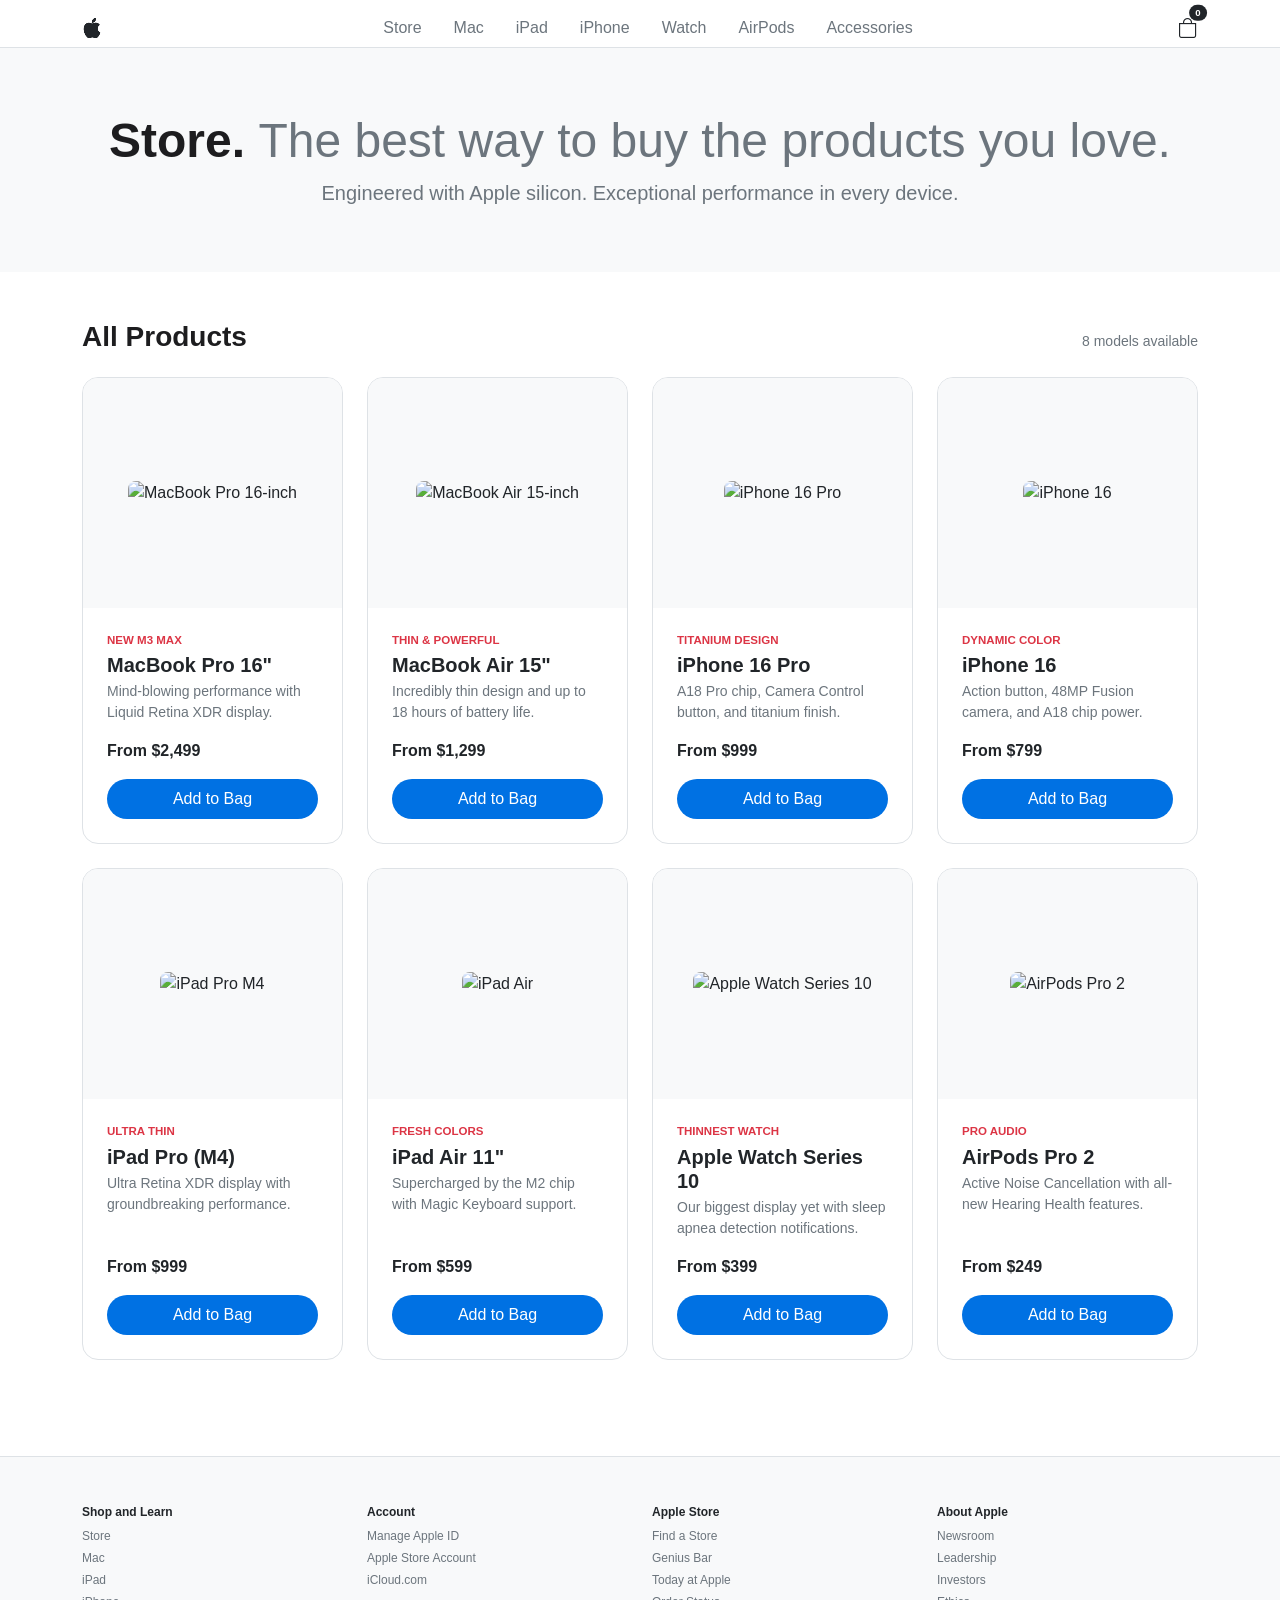
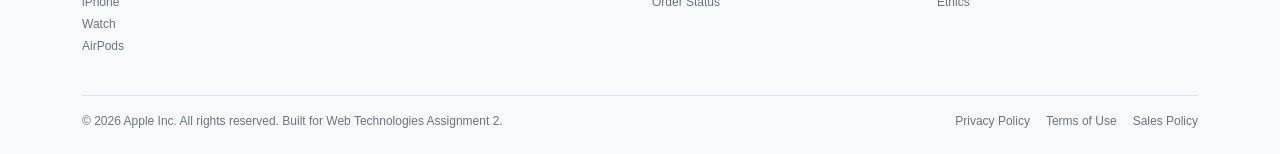
==== commit 2c537b29: "assignment 2" ====
--- a/Assignment-2/index.html
+++ b/Assignment-2/index.html
@@ -8,19 +8,16 @@
     />
     <title>Apple Store (Clone) - Shop Mac, iPhone, iPad & More</title>
 
-    <!-- Local Bootstrap 5 CSS -->
     <link rel="stylesheet" href="css/bootstrap.min.css" />
-    <!-- Local Bootstrap Icons CSS -->
+
     <link rel="stylesheet" href="css/bootstrap-icons.min.css" />
-    <!-- Custom Apple Store Overrides -->
+
     <link rel="stylesheet" href="css/styles.css" />
   </head>
   <body class="bg-white">
-    <!-- Translucent Fixed Navbar -->
     <header>
-      <nav class="navbar navbar-expand apple-nav fixed-top border-bottom">
-        <div class="container justify-content-between">
-          <!-- Apple Logo -->
+      <nav class="navbar apple-nav fixed-top border-bottom">
+        <div class="container nav-shell">
           <a
             class="navbar-brand text-dark me-3"
             href="index.html"
@@ -29,8 +26,18 @@
             <i class="bi bi-apple fs-5"></i>
           </a>
 
-          <!-- Category Links (Pure CSS layout) -->
-          <div class="d-flex justify-content-center overflow-auto py-1">
+          <input type="checkbox" id="nav-toggle" class="nav-toggle" />
+          <label
+            for="nav-toggle"
+            class="nav-toggle-label"
+            aria-label="Toggle navigation"
+          >
+            <span></span>
+            <span></span>
+            <span></span>
+          </label>
+
+          <div class="nav-menu">
             <ul class="navbar-nav gap-2 gap-md-3 flex-row">
               <li class="nav-item">
                 <a class="nav-link text-secondary px-2 small" href="index.html"
@@ -70,8 +77,7 @@
             </ul>
           </div>
 
-          <!-- Non-functional Cart / Bag Icon with Badge -->
-          <div class="d-flex align-items-center">
+          <div class="d-flex align-items-center cart-wrap">
             <a
               href="#"
               class="text-dark position-relative text-decoration-none"
@@ -90,7 +96,6 @@
     </header>
 
     <main>
-      <!-- Hero Banner with Bootstrap Utility Classes -->
       <section class="bg-body-tertiary py-5 text-center">
         <div class="container py-3">
           <h1 class="display-5 fw-bold">
@@ -106,7 +111,6 @@
         </div>
       </section>
 
-      <!-- 8 Product Responsive Grid -->
       <section class="py-5" id="products">
         <div class="container">
           <div class="d-flex justify-content-between align-items-baseline mb-4">
@@ -115,7 +119,6 @@
           </div>
 
           <div class="row row-cols-1 row-cols-md-2 row-cols-lg-4 g-4">
-            <!-- Product 1 -->
             <div class="col">
               <article
                 class="card h-100 border rounded-4 overflow-hidden product-card"
@@ -157,7 +160,6 @@
               </article>
             </div>
 
-            <!-- Product 2 -->
             <div class="col">
               <article
                 class="card h-100 border rounded-4 overflow-hidden product-card"
@@ -199,7 +201,6 @@
               </article>
             </div>
 
-            <!-- Product 3 -->
             <div class="col">
               <article
                 class="card h-100 border rounded-4 overflow-hidden product-card"
@@ -241,7 +242,6 @@
               </article>
             </div>
 
-            <!-- Product 4 -->
             <div class="col">
               <article
                 class="card h-100 border rounded-4 overflow-hidden product-card"
@@ -283,7 +283,6 @@
               </article>
             </div>
 
-            <!-- Product 5 -->
             <div class="col">
               <article
                 class="card h-100 border rounded-4 overflow-hidden product-card"
@@ -325,7 +324,6 @@
               </article>
             </div>
 
-            <!-- Product 6 -->
             <div class="col">
               <article
                 class="card h-100 border rounded-4 overflow-hidden product-card"
@@ -367,7 +365,6 @@
               </article>
             </div>
 
-            <!-- Product 7 -->
             <div class="col">
               <article
                 class="card h-100 border rounded-4 overflow-hidden product-card"
@@ -410,7 +407,6 @@
               </article>
             </div>
 
-            <!-- Product 8 -->
             <div class="col">
               <article
                 class="card h-100 border rounded-4 overflow-hidden product-card"
@@ -457,7 +453,6 @@
       </section>
     </main>
 
-    <!-- Consistent 4-Column Footer -->
     <footer
       class="bg-body-tertiary border-top pt-5 pb-4 mt-5 text-secondary"
       style="font-size: 0.75rem"
--- a/Assignment-2/css/styles.css
+++ b/Assignment-2/css/styles.css
@@ -1,4 +1,3 @@
-/* Custom Apple Palette & Minimalist Brand Tokens */
 :root {
   --apple-dark: #1d1d1f;
   --apple-blue: #0071e3;
@@ -10,10 +9,9 @@
   font-family:
     -apple-system, BlinkMacSystemFont, "Segoe UI", Roboto, sans-serif;
   color: var(--apple-dark);
-  padding-top: 48px; /* Offset for fixed-top navbar */
+  padding-top: 48px;
 }
 
-/* Apple Translucent Frosted Glass Navbar */
 .apple-nav {
   background-color: rgba(255, 255, 255, 0.85);
   backdrop-filter: blur(20px);
@@ -21,7 +19,51 @@
   height: 48px;
 }
 
-/* Card Hover Elevation */
+.nav-shell {
+  display: flex;
+  align-items: center;
+  justify-content: space-between;
+  flex-wrap: wrap;
+}
+
+.nav-toggle {
+  display: none;
+}
+
+.nav-toggle-label {
+  display: none;
+  width: 2.5rem;
+  height: 2.5rem;
+  border-radius: 50%;
+  align-items: center;
+  justify-content: center;
+  flex-direction: column;
+  gap: 0.25rem;
+  cursor: pointer;
+}
+
+.nav-toggle-label span {
+  display: block;
+  width: 1.1rem;
+  height: 2px;
+  background-color: var(--apple-dark);
+  border-radius: 2px;
+}
+
+.nav-menu {
+  display: block;
+  flex: 1;
+}
+
+.nav-menu .navbar-nav {
+  justify-content: center;
+  align-items: center;
+}
+
+.cart-wrap {
+  margin-left: auto;
+}
+
 .product-card {
   transition:
     transform 0.25s ease,
@@ -33,7 +75,6 @@
   box-shadow: 0 12px 24px rgba(0, 0, 0, 0.08);
 }
 
-/* Apple Pill-Shaped Buttons */
 .btn-apple {
   background-color: var(--apple-blue);
   color: #ffffff;
@@ -55,3 +96,52 @@
   background-color: var(--apple-blue);
   color: #ffffff;
 }
+
+@media (max-width: 768px) {
+  .apple-nav {
+    height: auto;
+    min-height: 48px;
+  }
+
+  .nav-shell {
+    row-gap: 0.5rem;
+  }
+
+  .nav-toggle-label {
+    display: flex;
+    order: 2;
+    margin-left: auto;
+  }
+
+  .cart-wrap {
+    order: 3;
+  }
+
+  .nav-menu {
+    display: none;
+    width: 100%;
+    order: 4;
+    flex-basis: 100%;
+  }
+
+  .nav-toggle:checked + .nav-toggle-label + .nav-menu {
+    display: block;
+  }
+
+  .nav-menu .navbar-nav {
+    flex-direction: column !important;
+    align-items: stretch;
+    gap: 0.25rem !important;
+    padding: 0.5rem 0;
+  }
+
+  .nav-menu .nav-item {
+    width: 100%;
+  }
+
+  .nav-menu .nav-link {
+    display: block;
+    padding: 0.75rem 0.5rem;
+    border-radius: 0.5rem;
+  }
+}
